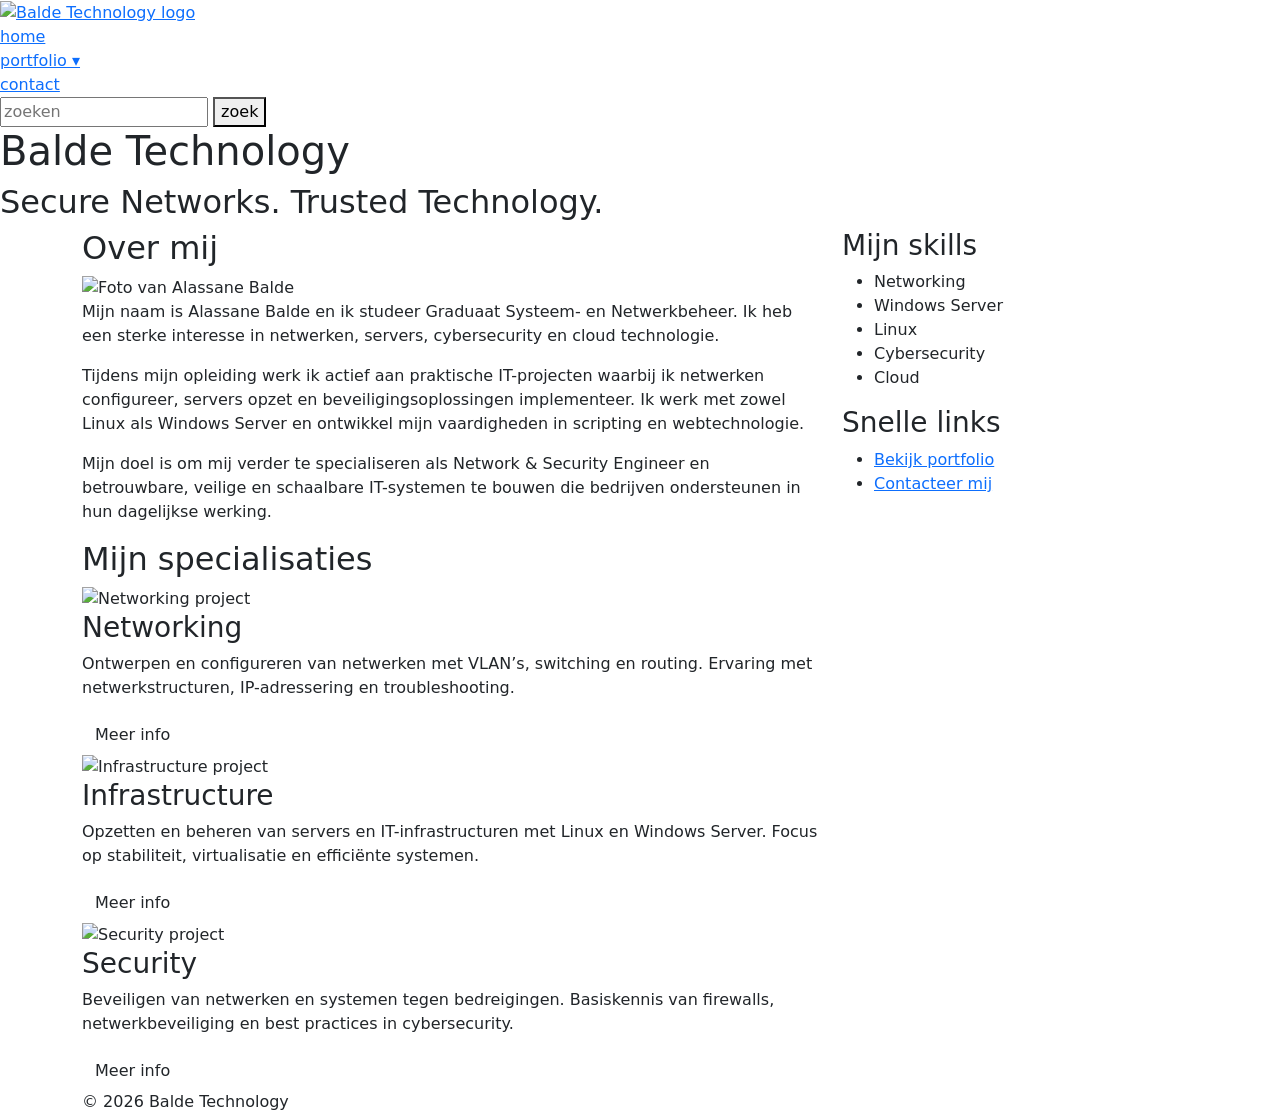
==== index.html @ 2c845944 "Add files via upload" ====
<!DOCTYPE html>
<html lang="nl-BE">
<head>
    <meta charset="UTF-8">
    <meta name="viewport" content="width=device-width, initial-scale=1.0">
    <title>Balde Technology - Home</title>
    <link href="https://cdn.jsdelivr.net/npm/bootstrap@5.3.3/dist/css/bootstrap.min.css" rel="stylesheet">
    <link rel="stylesheet" href="./css/style.css">
</head>
<body>


<header class="site-header">
    <div class="header-flex">

        <div class="nav-left">
            <a href="index.html">
                <img src="./assets/images/logo.png" alt="Balde Technology logo" class="logo">
            </a>

            <nav class="site-nav">
                <a href="index.html">home</a>

                <div class="dropdown">
                    <a href="portfolio.html">portfolio ▾</a>
                    <div class="dropdown-menu">
                        <a href="portfolio.html">Alle projecten</a>
                        <a href="networking.html">Networking</a>
                        <a href="infrastructure.html">Infrastructure</a>
                        <a href="security.html">Security</a>
                    </div>
                </div>

                <a href="contact.html">contact</a>
            </nav>
        </div>

        <form class="search-box">
            <input type="text" placeholder="zoeken">
            <button type="submit">zoek</button>
        </form>

    </div>
</header>

    <section class="hero">
        <div class="hero-overlay">
            <div class="hero-content">
                <h1>Balde Technology</h1>
                <h2>Secure Networks. Trusted Technology.</h2>
            </div>
        </div>
    </section>

    <div class="container layout">
        <div class="row">
             <div class="col-md-8">   
        <main class="main-content">
            <section class="about-block">
                <h2>Over mij</h2>
                <div class="about-flex">
                    <img src="./assets/images/foto.jpg" alt="Foto van Alassane Balde" class="profile-photo">

                    <div>
                        <p>
Mijn naam is Alassane Balde en ik studeer Graduaat Systeem- en Netwerkbeheer. 
Ik heb een sterke interesse in netwerken, servers, cybersecurity en cloud technologie.
</p>

<p>
Tijdens mijn opleiding werk ik actief aan praktische IT-projecten waarbij ik 
netwerken configureer, servers opzet en beveiligingsoplossingen implementeer. 
Ik werk met zowel Linux als Windows Server en ontwikkel mijn vaardigheden in 
scripting en webtechnologie.
</p>

<p>
Mijn doel is om mij verder te specialiseren als Network & Security Engineer en 
betrouwbare, veilige en schaalbare IT-systemen te bouwen die bedrijven ondersteunen 
in hun dagelijkse werking.
</p>
                    </div>
                </div>
            </section>

            <section class="specialisaties">
                <h2>Mijn specialisaties</h2>

                <div class="project-grid">
                    <article class="project-card">
                        <img src="./assets/images/Sfeer.png" alt="Networking project">
                        <h3>Networking</h3>
<p>
Ontwerpen en configureren van netwerken met VLAN’s, switching en routing. 
Ervaring met netwerkstructuren, IP-adressering en troubleshooting.
</p>
                        
                        <a href="networking.html" class="btn small-btn">Meer info</a>
                    </article>

                    <article class="project-card">
                        <img src="./assets/images/infr.gif" alt="Infrastructure project">
                        <h3>Infrastructure</h3>
<p>
Opzetten en beheren van servers en IT-infrastructuren met Linux en Windows Server. 
Focus op stabiliteit, virtualisatie en efficiënte systemen.
</p>
                        
                        <a href="infrastructure.html" class="btn small-btn">Meer info</a>
                    </article>

                    <article class="project-card">
                        <img src="./assets/images/sibs.gif" alt="Security project">
                        <h3>Security</h3>
                        <p>
Beveiligen van netwerken en systemen tegen bedreigingen. 
Basiskennis van firewalls, netwerkbeveiliging en best practices in cybersecurity.
</p>
                        <a href="security.html" class="btn small-btn">Meer info</a>
                       
                       
                        

                    </article>
                </div>
            </section>
        </main>

        </div>
        <div class="col-md-4">
            <aside class="sidebar">
            <h3>Mijn skills</h3>
            <ul>
                <li>Networking</li>
                <li>Windows Server</li>
                <li>Linux</li>
                <li>Cybersecurity</li>
                <li>Cloud</li>
            </ul>

            <h3>Snelle links</h3>
            <ul>
                <li><a href="portfolio.html">Bekijk portfolio</a></li>
                <li><a href="contact.html">Contacteer mij</a></li>
            </ul>
            </aside>
        </div>
    </div>
</div>
    
<footer class="site-footer">
        <div class="container">
            © 2026 Balde Technology
        </div>
    </footer>
    <script>
const dropdown = document.querySelector('.dropdown > a');
const parent = document.querySelector('.dropdown');

dropdown.addEventListener('click', function(e) {
    e.preventDefault(); // voorkomt direct navigeren
    parent.classList.toggle('active');
});
</script>
</body>
</html>
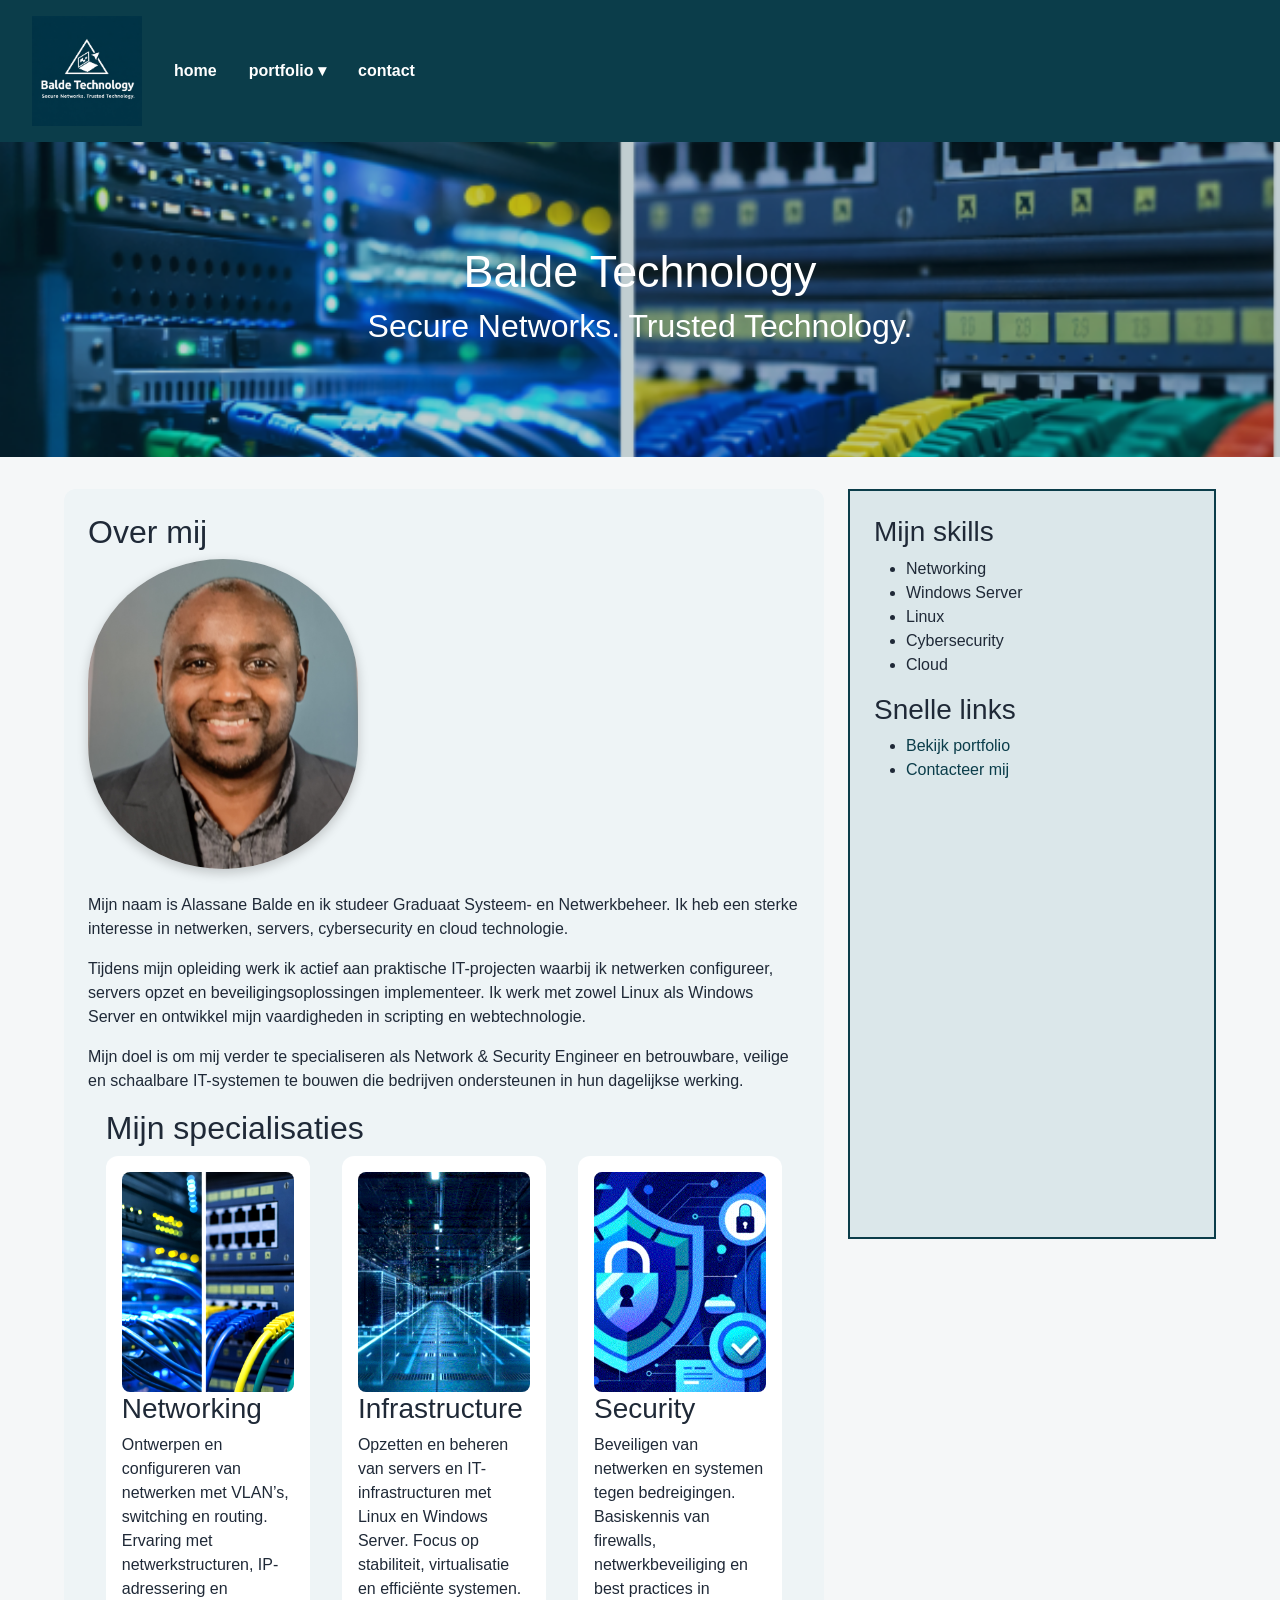
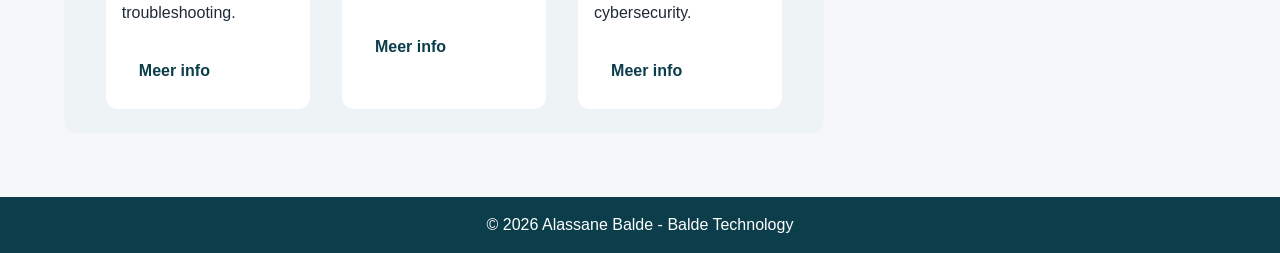
==== commit 389a477b: "Update index.html" ====
--- a/index.html
+++ b/index.html
@@ -35,10 +35,6 @@
             </nav>
         </div>
 
-        <form class="search-box">
-            <input type="text" placeholder="zoeken">
-            <button type="submit">zoek</button>
-        </form>
 
     </div>
 </header>
@@ -150,17 +146,11 @@
     
 <footer class="site-footer">
         <div class="container">
-            © 2026 Balde Technology
+            © 2026 Alassane Balde - Balde Technology
         </div>
     </footer>
-    <script>
-const dropdown = document.querySelector('.dropdown > a');
-const parent = document.querySelector('.dropdown');
 
-dropdown.addEventListener('click', function(e) {
-    e.preventDefault(); // voorkomt direct navigeren
-    parent.classList.toggle('active');
-});
-</script>
+<script src="./js/script-networks.js"></script>
+
 </body>
 </html>
--- a/css/style.css
+++ b/css/style.css
@@ -0,0 +1,391 @@
+* {
+    box-sizing: border-box;
+}
+
+body {
+    margin: 0;
+    font-family: Arial, sans-serif;
+    background-color: #f5f7f8;
+    color: #1f2937;
+}
+
+.container {
+    width: 90%;
+    max-width: 1400px;
+    margin: 0 auto;
+}
+
+/* HEADER */
+.site-header {
+    background-color: #0b3d4a;
+    color: white;
+    position: relative;
+    z-index: 1000;
+}
+
+.header-flex {
+    display: flex;
+    align-items: center;
+    justify-content: space-between;
+    gap: 2rem;
+    padding: 1rem 2rem;
+}
+
+.nav-left {
+    display: flex;
+    align-items: center;
+    gap: 2rem;
+}
+
+.logo {
+    height: 110px;
+    width: auto;
+}
+
+.site-nav {
+    display: flex;
+    align-items: center;
+    gap: 1rem;
+}
+
+.site-nav a {
+    color: white;
+    text-decoration: none;
+    margin-right: 1rem;
+    font-weight: bold;
+}
+
+.site-nav a:hover {
+    text-decoration: underline;
+}
+
+/* HERO */
+.hero {
+    background-image: url("../assets/images/Sfeer.png");
+    background-size: 100% auto;
+    background-position: center center;
+    background-repeat: no-repeat;
+    background-color: #0b3d4a;
+    height: 35vh;
+    position: relative;
+
+}
+
+.hero-overlay {
+    background-color: rgba(11, 61, 74, 0.25);
+    height: 100%;
+
+    display: flex;
+    justify-content: center;
+    align-items: center;
+    text-align: center;
+}
+
+.hero-content {
+    color: white;
+    padding: 1rem;
+}
+
+.hero h1 {
+    font-size: 2.8rem;
+    margin-bottom: 0.5rem;
+}
+
+.hero p {
+    margin-bottom: 1rem;
+}
+
+/* BUTTON */
+.btn {
+    display: inline-block;
+    background-color: white;
+    color: #0b3d4a;
+    padding: 0.75rem 1.2rem;
+    border-radius: 8px;
+    text-decoration: none;
+    font-weight: bold;
+}
+
+button:disabled {
+    opacity: 0.6;
+    cursor: not-allowed;
+}
+
+.small-btn {
+    padding: 0.55rem 1rem;
+    margin-top: 0.5rem;
+}
+
+/* LAYOUT */
+.layout {
+    padding: 2rem 0;
+}
+
+.main-content {
+    flex: 3;
+    background-color: #eef4f6;
+    padding: 1.5rem;
+    border-radius: 12px;
+}
+
+.sidebar {
+    flex: 1;
+    background-color: #dbe7ea;
+    padding: 1.5rem;
+    border-radius: 0;
+    border: 2px solid #0b3d4a;
+    min-height: 750px;
+}
+
+.about-flex {
+    display: flex;
+    gap: 1.5rem;
+    align-items: center;
+    flex-wrap: wrap;
+}
+
+.profile-photo {
+    width: 270px;
+    height: 310px;
+    object-fit: cover;
+    border-radius: 50% / 40%;
+    box-shadow: 0 4px 12px rgba(0,0,0,0.2);
+    flex-shrink: 0;
+}
+
+.project-grid {
+    display: grid;
+    grid-template-columns: repeat(3, 1fr);
+    gap: 2rem;
+}
+
+.project-card {
+    background-color: white;
+    border-radius: 12px;
+    overflow: hidden;
+    padding: 1rem;
+}
+
+.project-card img {
+    width: 100%;
+    height: 220px;
+    object-fit: cover;
+    border-radius: 8px;
+    filter: brightness(1.1) contrast(1.1);
+}
+
+.project-image img {
+    width: 100%;
+    height: auto;
+    display: block;
+    border-radius: 12px;
+}
+
+.project-image {
+    width: 100%;
+    margin: 1.5rem 0;
+    overflow: visible;
+}
+
+.detail-image {
+    width: 100%;
+    height: auto;
+    max-height: none;
+    object-fit: contain;
+    border-radius: 10px;
+    margin-bottom: 1rem;
+    display: block;
+}
+
+/* FORM */
+.contact-form input,
+.contact-form textarea {
+    width: 100%;
+    padding: 0.8rem;
+    margin-bottom: 1rem;
+    border: 1px solid #c9d1d4;
+    border-radius: 8px;
+    font-family: inherit;
+}
+
+.contact-form button {
+    background-color: #0b3d4a;
+    color: white;
+    border: none;
+    padding: 0.8rem 1.2rem;
+    border-radius: 8px;
+    cursor: pointer;
+}
+
+.contact-form button:hover {
+    background-color: #082f39;
+}
+
+/* FOOTER */
+.site-footer {
+    background-color: #0b3d4a;
+    color: white;
+    text-align: center;
+    padding: 1rem 0;
+    margin-top: 2rem;
+}
+
+/* LINKS IN ASIDE */
+.sidebar a {
+    color: #0b3d4a;
+    text-decoration: none;
+}
+
+.sidebar a:hover {
+    text-decoration: underline;
+}
+
+.dropdown {
+    position: relative;
+}
+
+.dropdown-menu {
+    display: none;
+    position: absolute;
+    top: 100%;
+    left: 0;
+    background-color: white;
+    color: #0b3d4a;
+    min-width: 180px;
+    border-radius: 6px;
+    overflow: hidden;
+    z-index: 999;
+}
+
+.dropdown-menu a {
+    display: block;
+    padding: 0.6rem 1rem;
+    color: #0b3d4a;
+}
+
+.dropdown-menu a:hover {
+    background-color: #eef4f6;
+}
+
+/* SHOW ON HOVER */
+/*.dropdown:hover .dropdown-menu {
+    display: block;
+} */
+
+.dropdown-menu {
+    display: none;
+}
+
+.dropdown.active .dropdown-menu {
+    display: block;
+}
+
+
+
+.search-box {
+    display: flex;
+    gap: 0.5rem;
+}
+
+.search-box input {
+    padding: 0.4rem 0.6rem;
+    border-radius: 6px;
+    border: none;
+}
+
+.search-box button {
+    background-color: white;
+    color: #0b3d4a;
+    border: none;
+    padding: 0.4rem 0.8rem;
+    border-radius: 6px;
+    cursor: pointer;
+}
+
+.specialisaties {
+    width: 95%;
+    max-width: 1400px; /* maakt het breder */
+    margin: 0 auto;
+}
+
+.tech-badges span {
+    display: inline-block;
+    background: #0f4c5c;
+    color: white;
+    padding: 6px 12px;
+    margin: 4px;
+    border-radius: 6px;
+    font-size: 14px;
+}
+
+
+
+/* RESPONSIVE */
+@media (max-width: 900px) {
+    .project-grid {
+        grid-template-columns: repeat(2, 1fr);
+    }
+}
+
+@media (max-width: 768px) {
+    .header-flex {
+        flex-direction: column;
+        gap: 1rem;
+    }
+
+    .layout {
+        grid-template-columns: 1fr;
+    }
+
+    .project-grid {
+        grid-template-columns: 1fr;
+    }
+
+    .hero {
+        min-height: 35vh;
+    }
+
+    .hero h1 {
+        font-size: 2rem;
+    }
+}
+
+@media (max-width: 768px) {
+    .header-flex {
+        flex-direction: column;
+        gap: 1rem;
+    }
+
+    /* 🔥 DIT ONTBREEKT BIJ JOU */
+    .nav-left {
+        flex-direction: column;
+        align-items: flex-start;
+        gap: 1rem;
+    }
+
+    .site-nav {
+        flex-direction: column;
+        align-items: flex-start;
+    }
+
+    .search-box {
+        width: 100%;
+        justify-content: flex-start;
+    }
+
+    .layout {
+        grid-template-columns: 1fr;
+    }
+
+    .project-grid {
+        grid-template-columns: 1fr;
+    }
+
+    .hero {
+        height: 45vh;
+    }
+
+    .hero h1 {
+        font-size: 2rem;
+    }
+}
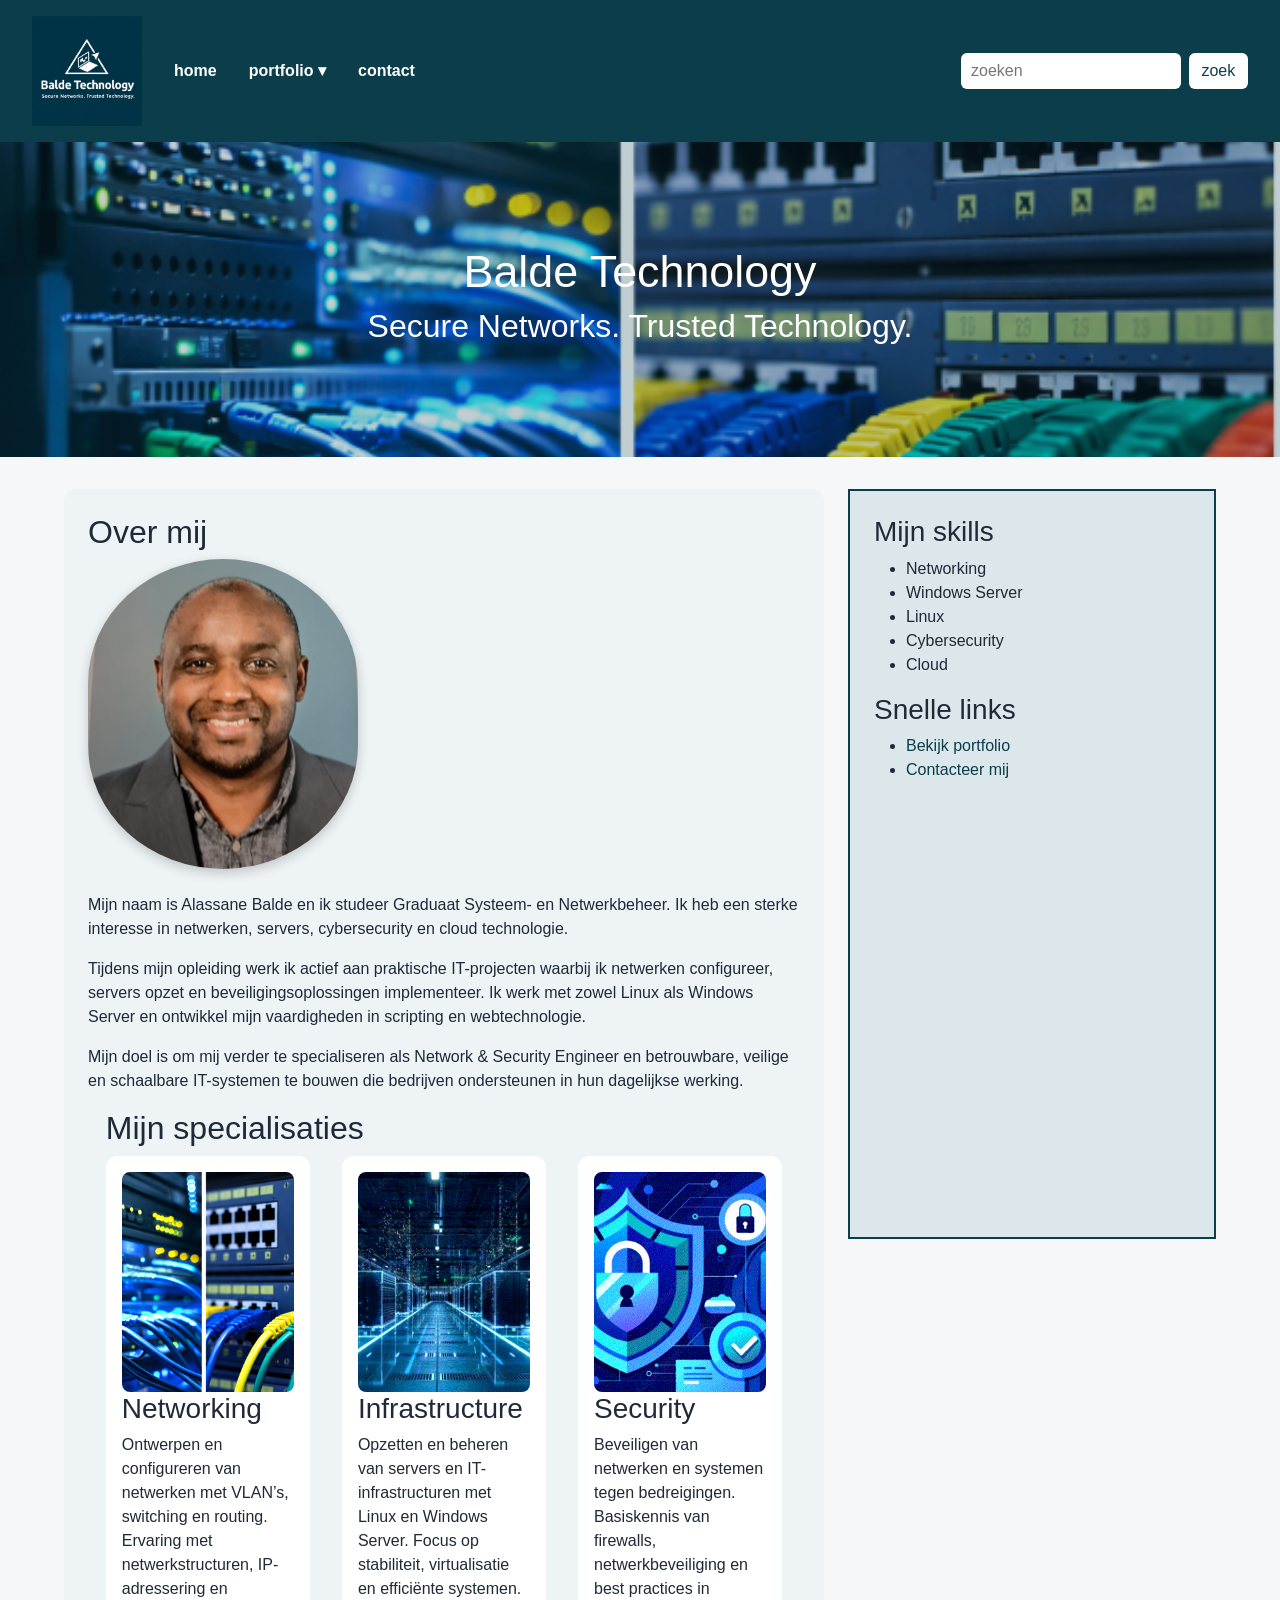
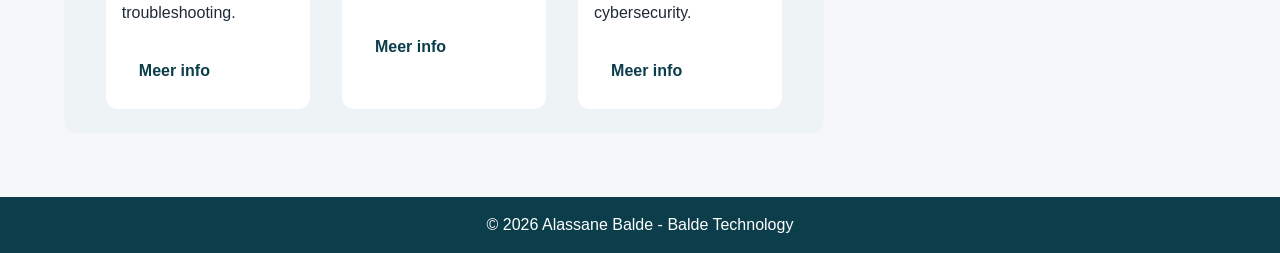
==== commit 6d00ad4a: "Update index.html" ====
--- a/index.html
+++ b/index.html
@@ -35,6 +35,10 @@
             </nav>
         </div>
 
+         <form class="search-box">
+            <input type="text" placeholder="zoeken">
+            <button type="submit">zoek</button>
+        </form>
 
     </div>
 </header>
--- a/css/style.css
+++ b/css/style.css
@@ -221,6 +221,13 @@
     background-color: #082f39;
 }
 
+#map {
+    height: 400px;
+    width: 100%;
+    margin-top: 1rem;
+    border-radius: 10px;
+}
+
 /* FOOTER */
 .site-footer {
     background-color: #0b3d4a;
@@ -356,7 +363,6 @@
         gap: 1rem;
     }
 
-    /* 🔥 DIT ONTBREEKT BIJ JOU */
     .nav-left {
         flex-direction: column;
         align-items: flex-start;
@@ -388,4 +394,4 @@
     .hero h1 {
         font-size: 2rem;
     }
-}+}
